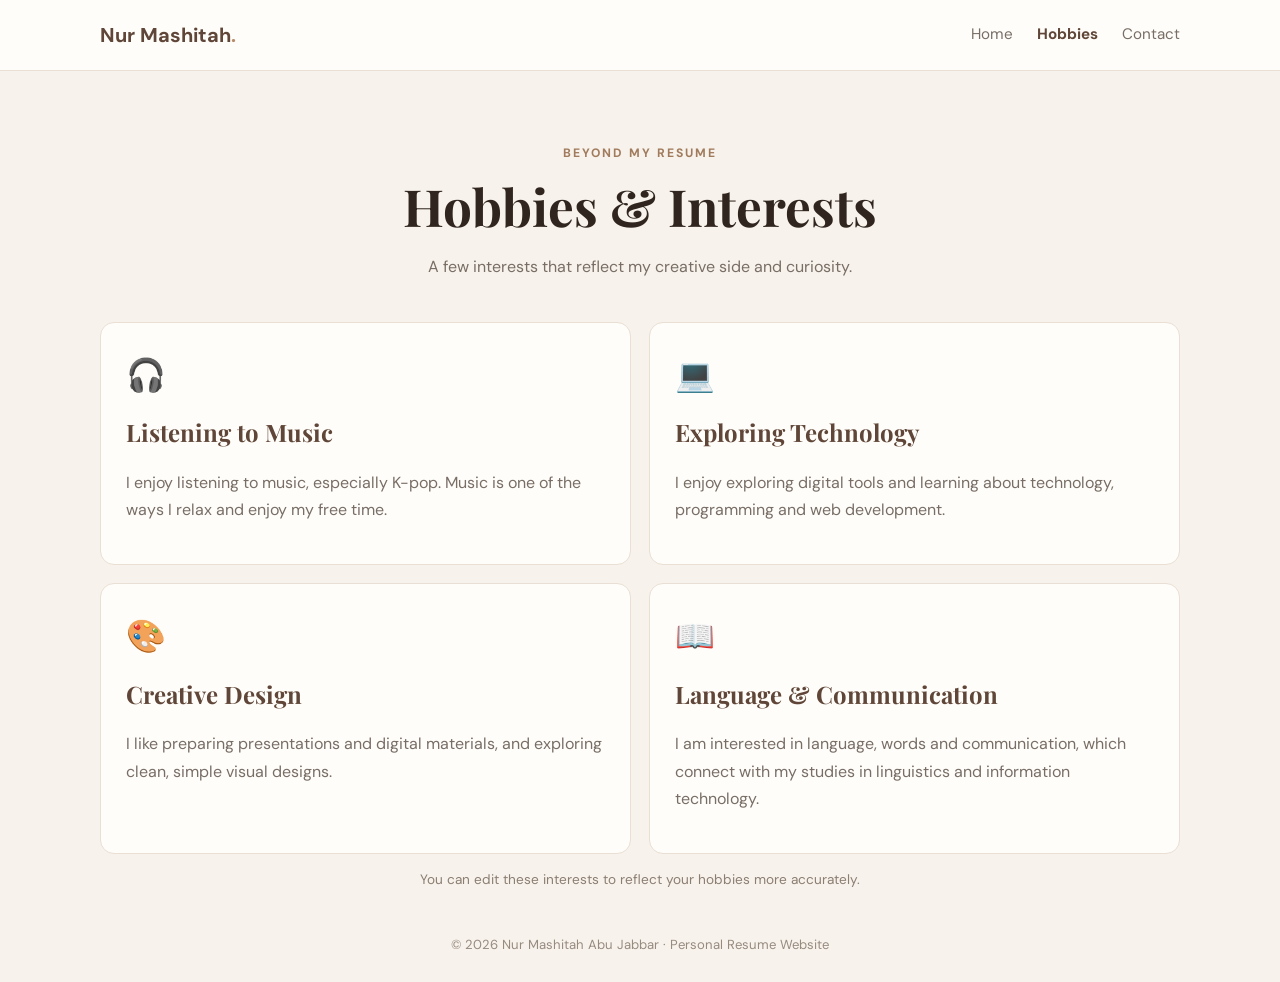
==== hobbies.html @ 83e517b0 "Initial resume site" ====
<!DOCTYPE html>
<html lang="en"><head><meta charset="UTF-8"><meta name="viewport" content="width=device-width, initial-scale=1.0"><title>Hobbies | Nur Mashitah</title><link rel="stylesheet" href="style.css"></head>
<body><header class="site-header"><a class="logo" href="index.html">Nur Mashitah<span>.</span></a><nav><a href="index.html">Home</a><a class="active" href="hobbies.html">Hobbies</a><a href="contact.html">Contact</a></nav></header>
<main class="container"><section class="page-heading"><p class="eyebrow">BEYOND MY RESUME</p><h1>Hobbies & Interests</h1><p>A few interests that reflect my creative side and curiosity.</p></section>
<section class="hobby-grid">
<article class="panel hobby-card"><div class="emoji">🎧</div><h2>Listening to Music</h2><p>I enjoy listening to music, especially K-pop. Music is one of the ways I relax and enjoy my free time.</p></article>
<article class="panel hobby-card"><div class="emoji">💻</div><h2>Exploring Technology</h2><p>I enjoy exploring digital tools and learning about technology, programming and web development.</p></article>
<article class="panel hobby-card"><div class="emoji">🎨</div><h2>Creative Design</h2><p>I like preparing presentations and digital materials, and exploring clean, simple visual designs.</p></article>
<article class="panel hobby-card"><div class="emoji">📖</div><h2>Language & Communication</h2><p>I am interested in language, words and communication, which connect with my studies in linguistics and information technology.</p></article>
</section><p class="note">You can edit these interests to reflect your hobbies more accurately.</p><footer>© 2026 Nur Mashitah Abu Jabbar · Personal Resume Website</footer></main></body></html>
---- style.css ----
@import url('https://fonts.googleapis.com/css2?family=DM+Sans:wght@400;500;600;700&family=Playfair+Display:wght@600;700&display=swap');
:root{--brown:#604638;--dark:#30251f;--cream:#f7f2eb;--paper:#fffdf9;--muted:#786e66;--line:#e9dfd4}*{box-sizing:border-box}body{margin:0;background:var(--cream);color:var(--dark);font-family:'DM Sans',Arial,sans-serif;line-height:1.7}
.site-header{display:flex;justify-content:space-between;align-items:center;padding:18px max(7%,calc((100% - 1080px)/2));background:var(--paper);border-bottom:1px solid var(--line);position:sticky;top:0;z-index:5}.logo{color:var(--brown);font-weight:700;font-size:1.25rem;text-decoration:none}.logo span{color:#b58b68}nav{display:flex;gap:24px}nav a{color:var(--muted);text-decoration:none;font-size:.95rem}nav a:hover,nav a.active{color:var(--brown);font-weight:700}
.container{width:min(1080px,88%);margin:0 auto}.hero{text-align:center;padding:55px 20px 48px}.profile-photo{width:132px;height:132px;object-fit:cover;object-position:center top;border-radius:50%;border:5px solid var(--paper);box-shadow:0 5px 22px #60463818}.eyebrow{color:#a17b5d;font-size:.76rem;font-weight:700;letter-spacing:2px}.hero h1,h1{font-family:'Playfair Display',Georgia,serif;font-size:clamp(2.1rem,5vw,3.2rem);line-height:1.2;margin:8px 0}.hero h1 span{color:var(--brown)}.hero h2{color:var(--muted);font-size:1.08rem;font-weight:500}.intro{max-width:760px;margin:18px auto;color:var(--muted)}.availability{font-weight:600;color:var(--brown);margin:12px 0 22px}.button{display:inline-block;padding:10px 23px;background:var(--brown);color:white;border-radius:7px;text-decoration:none}.button:hover{background:var(--dark)}
.panel{background:var(--paper);border:1px solid var(--line);border-radius:14px;padding:25px;margin:20px 0}.panel h2{color:var(--brown);font-family:'Playfair Display',Georgia,serif;margin-top:0}.panel h3{font-size:1rem;margin:13px 0 4px}.panel p,.panel li{color:var(--muted)}.two-columns{display:grid;grid-template-columns:1.15fr .85fr;gap:20px}.item{padding:10px 0;border-bottom:1px solid var(--line)}.item:last-child{border:0}.item h3{margin:0 0 4px}.item p{margin:3px 0}.item small{color:#9a8d81}.detail{font-size:.9rem}.item ul{padding-left:20px;margin:7px 0}.page-heading{text-align:center;padding:60px 15px 25px}.page-heading p:last-child{color:var(--muted)}.hobby-grid{display:grid;grid-template-columns:repeat(2,1fr);gap:18px}.hobby-card{margin:0}.hobby-card h2{margin-bottom:8px}.emoji{font-size:2rem;margin-bottom:10px}.contact-panel{max-width:760px;margin:20px auto 30px}.contact-row{display:flex;gap:18px;align-items:center;padding:17px 0;border-bottom:1px solid var(--line)}.contact-row:last-child{border:0}.contact-row h2{font-family:'DM Sans',sans-serif;font-size:1rem;margin:0}.contact-row p{margin:3px 0}.contact-row a{color:var(--brown)}.contact-icon{width:43px;height:43px;flex:0 0 43px;display:grid;place-items:center;background:var(--cream);border-radius:50%;color:var(--brown);font-weight:700}.note{text-align:center;color:#8b7e73;font-size:.85rem}footer{text-align:center;color:#978b80;font-size:.82rem;padding:30px 0 25px}@media(max-width:700px){.site-header{padding:15px 6%;flex-direction:column;gap:10px}nav{gap:18px}.two-columns,.hobby-grid{grid-template-columns:1fr}.hero{padding-top:40px}.panel{padding:20px}}
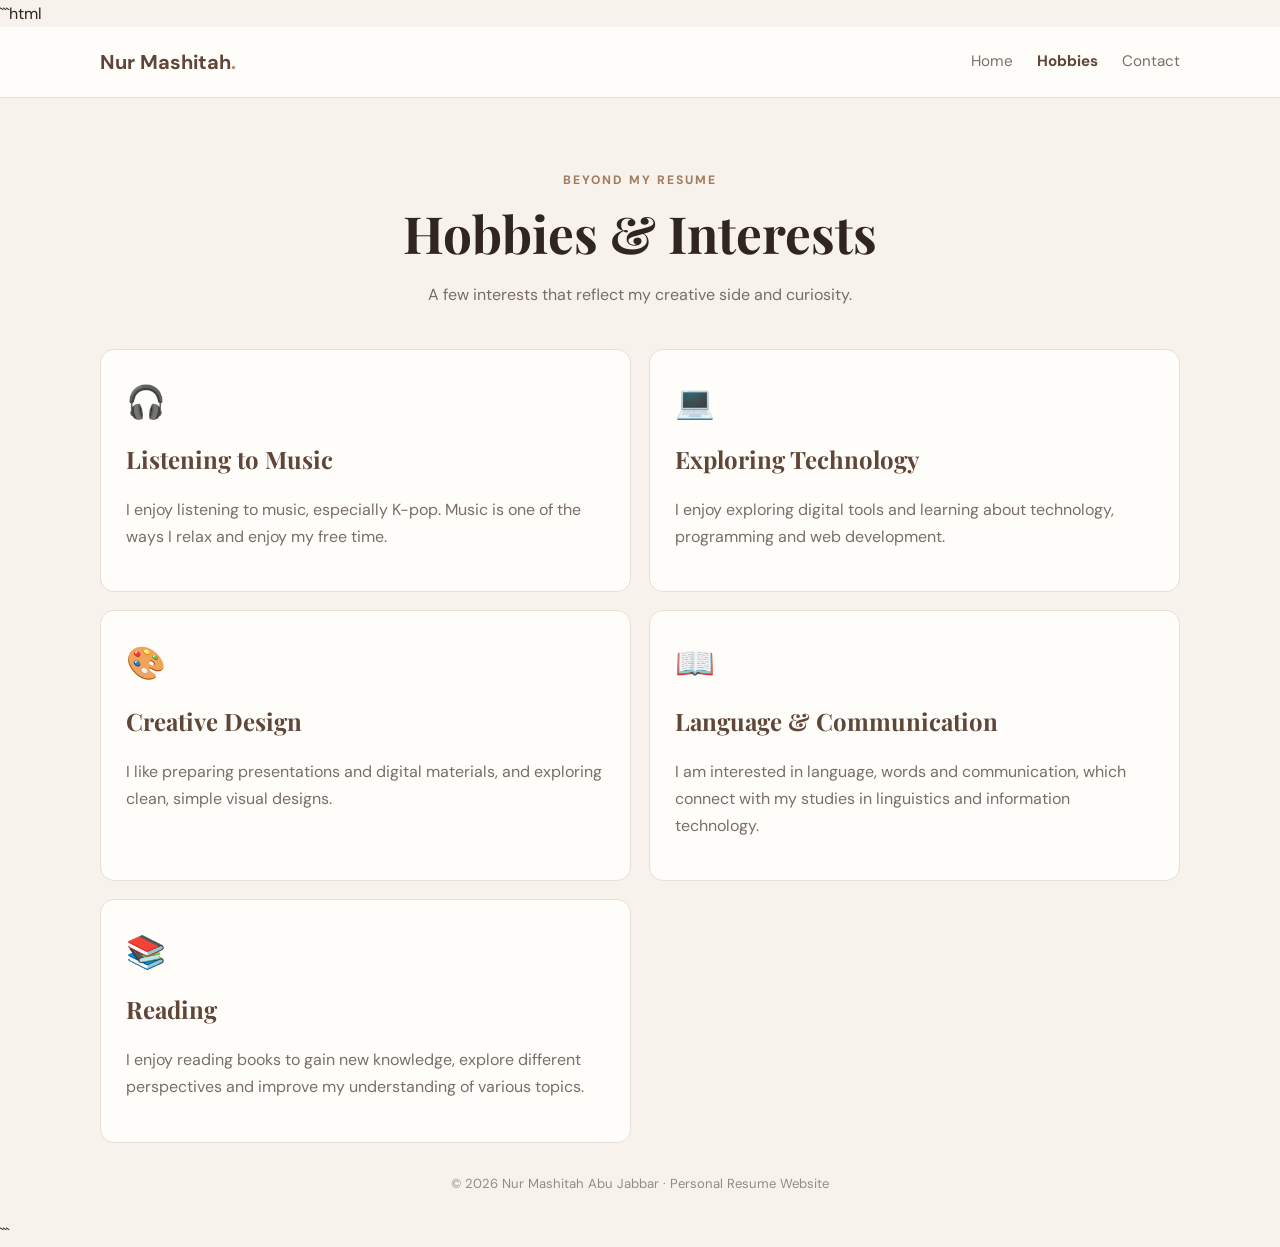
==== commit 763f2cdc: "Add reading hobby" ====
--- a/hobbies.html
+++ b/hobbies.html
@@ -1,10 +1,68 @@
+```html
 <!DOCTYPE html>
-<html lang="en"><head><meta charset="UTF-8"><meta name="viewport" content="width=device-width, initial-scale=1.0"><title>Hobbies | Nur Mashitah</title><link rel="stylesheet" href="style.css"></head>
-<body><header class="site-header"><a class="logo" href="index.html">Nur Mashitah<span>.</span></a><nav><a href="index.html">Home</a><a class="active" href="hobbies.html">Hobbies</a><a href="contact.html">Contact</a></nav></header>
-<main class="container"><section class="page-heading"><p class="eyebrow">BEYOND MY RESUME</p><h1>Hobbies & Interests</h1><p>A few interests that reflect my creative side and curiosity.</p></section>
-<section class="hobby-grid">
-<article class="panel hobby-card"><div class="emoji">🎧</div><h2>Listening to Music</h2><p>I enjoy listening to music, especially K-pop. Music is one of the ways I relax and enjoy my free time.</p></article>
-<article class="panel hobby-card"><div class="emoji">💻</div><h2>Exploring Technology</h2><p>I enjoy exploring digital tools and learning about technology, programming and web development.</p></article>
-<article class="panel hobby-card"><div class="emoji">🎨</div><h2>Creative Design</h2><p>I like preparing presentations and digital materials, and exploring clean, simple visual designs.</p></article>
-<article class="panel hobby-card"><div class="emoji">📖</div><h2>Language & Communication</h2><p>I am interested in language, words and communication, which connect with my studies in linguistics and information technology.</p></article>
-</section><p class="note">You can edit these interests to reflect your hobbies more accurately.</p><footer>© 2026 Nur Mashitah Abu Jabbar · Personal Resume Website</footer></main></body></html>
+<html lang="en">
+<head>
+  <meta charset="UTF-8">
+  <meta name="viewport" content="width=device-width, initial-scale=1.0">
+  <title>Hobbies | Nur Mashitah</title>
+  <link rel="stylesheet" href="style.css">
+</head>
+
+<body>
+  <header class="site-header">
+    <a class="logo" href="index.html">Nur Mashitah<span>.</span></a>
+    <nav>
+      <a href="index.html">Home</a>
+      <a class="active" href="hobbies.html">Hobbies</a>
+      <a href="contact.html">Contact</a>
+    </nav>
+  </header>
+
+  <main class="container">
+
+    <section class="page-heading">
+      <p class="eyebrow">BEYOND MY RESUME</p>
+      <h1>Hobbies & Interests</h1>
+      <p>A few interests that reflect my creative side and curiosity.</p>
+    </section>
+
+    <section class="hobby-grid">
+
+      <article class="panel hobby-card">
+        <div class="emoji">🎧</div>
+        <h2>Listening to Music</h2>
+        <p>I enjoy listening to music, especially K-pop. Music is one of the ways I relax and enjoy my free time.</p>
+      </article>
+
+      <article class="panel hobby-card">
+        <div class="emoji">💻</div>
+        <h2>Exploring Technology</h2>
+        <p>I enjoy exploring digital tools and learning about technology, programming and web development.</p>
+      </article>
+
+      <article class="panel hobby-card">
+        <div class="emoji">🎨</div>
+        <h2>Creative Design</h2>
+        <p>I like preparing presentations and digital materials, and exploring clean, simple visual designs.</p>
+      </article>
+
+      <article class="panel hobby-card">
+        <div class="emoji">📖</div>
+        <h2>Language & Communication</h2>
+        <p>I am interested in language, words and communication, which connect with my studies in linguistics and information technology.</p>
+      </article>
+
+      <article class="panel hobby-card">
+        <div class="emoji">📚</div>
+        <h2>Reading</h2>
+        <p>I enjoy reading books to gain new knowledge, explore different perspectives and improve my understanding of various topics.</p>
+      </article>
+
+    </section>
+
+    <footer>© 2026 Nur Mashitah Abu Jabbar · Personal Resume Website</footer>
+
+  </main>
+</body>
+</html>
+```
